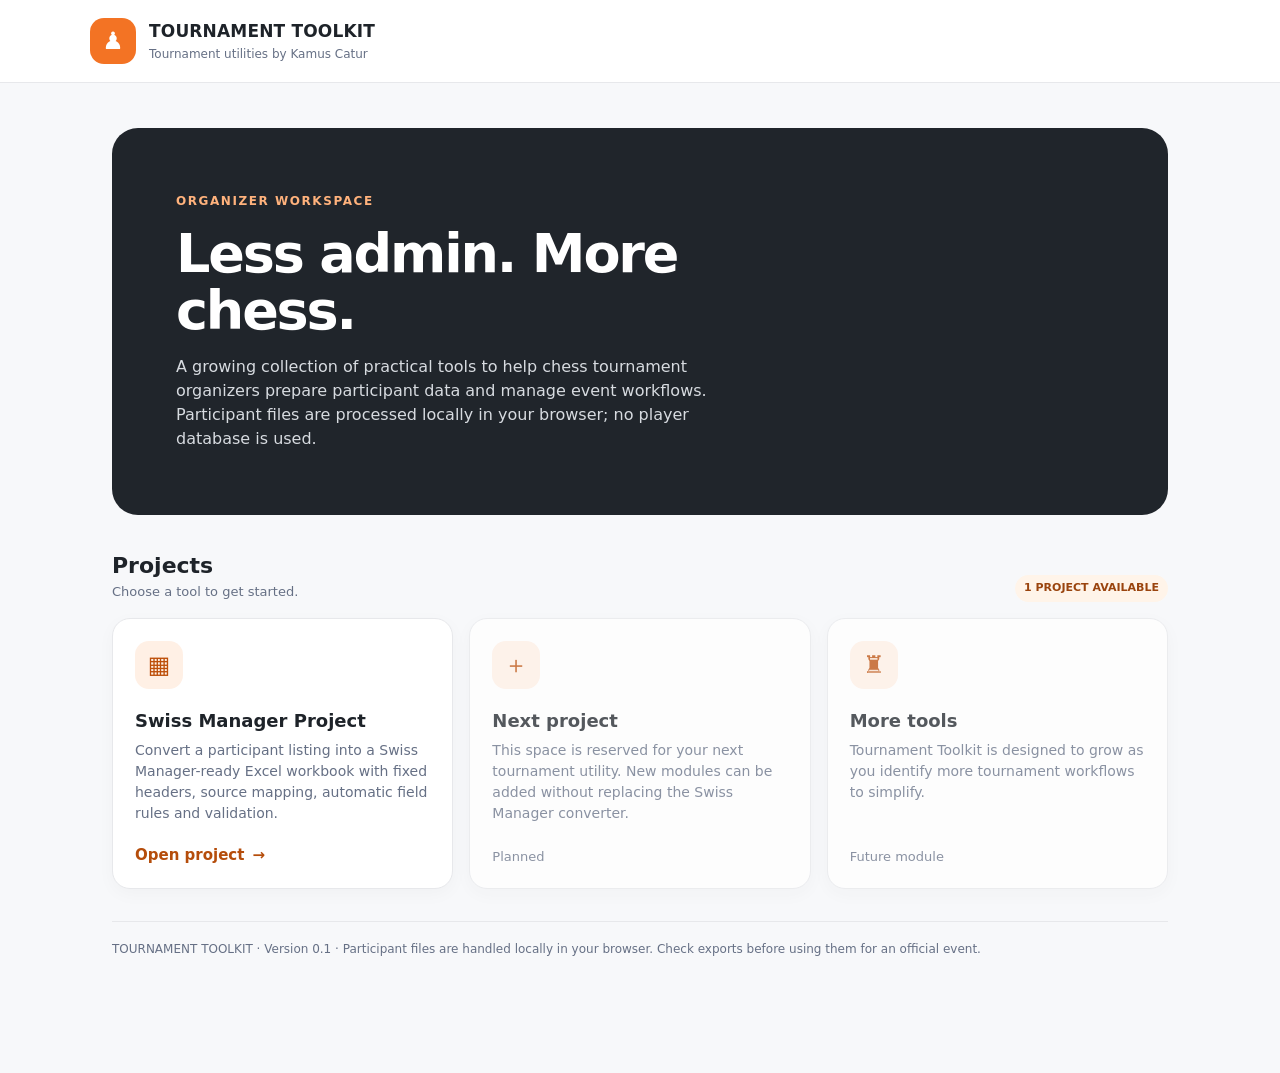
==== index.html @ 025941ca "Add Tournament Toolkit dashboard" ====
<!doctype html>
<html lang="en">
<head>
<meta charset="utf-8"><meta name="viewport" content="width=device-width,initial-scale=1">
<title>Tournament Toolkit</title>
<meta name="description" content="Practical browser-based tools for chess tournament organizers.">
<style>
:root{--orange:#f37324;--dark:#1e2329;--muted:#667085;--line:#e7e8eb;--bg:#f7f8fa}
*{box-sizing:border-box}body{margin:0;background:var(--bg);color:var(--dark);font:15px/1.5 Inter,system-ui,-apple-system,BlinkMacSystemFont,"Segoe UI",sans-serif}
header{background:#fff;border-bottom:1px solid var(--line);padding:18px max(22px,calc((100% - 1100px)/2));display:flex;align-items:center;gap:13px}
.mark{width:46px;height:46px;border-radius:14px;background:var(--orange);color:#fff;display:grid;place-items:center;font-size:24px;font-weight:800}
.brand{font-weight:850;font-size:17px;letter-spacing:.01em}.sub{color:var(--muted);font-size:12px}
main{max-width:1100px;margin:45px auto;padding:0 22px 70px}
.hero{background:#20252b;border-radius:26px;padding:clamp(28px,6vw,64px);color:#fff;position:relative;overflow:hidden}
.eyebrow{color:#ffb27c;font-weight:800;font-size:12px;text-transform:uppercase;letter-spacing:.13em}
h1{font-size:clamp(34px,5vw,54px);line-height:1.05;letter-spacing:-.04em;max-width:680px;margin:16px 0}
.hero p{color:#d7dbe0;max-width:590px;font-size:16px;margin:0}
.sectionhead{margin:34px 0 16px;display:flex;align-items:end;justify-content:space-between;gap:16px}
h2{font-size:22px;margin:0}.muted{color:var(--muted);font-size:13px}
.cards{display:grid;grid-template-columns:repeat(3,minmax(0,1fr));gap:16px}
.card{background:#fff;border:1px solid var(--line);border-radius:18px;padding:22px;display:flex;flex-direction:column;min-height:245px;box-shadow:0 5px 18px #10182808}
.cardicon{width:48px;height:48px;border-radius:14px;background:#fff0e5;color:#bd4f0a;display:grid;place-items:center;font-size:24px}
.card h3{font-size:18px;margin:18px 0 6px}.card p{color:var(--muted);font-size:14px;margin:0 0 20px;flex:1}
.link{display:inline-flex;align-items:center;gap:8px;color:#b54d0b;font-weight:800;text-decoration:none}.link:hover{text-decoration:underline}
.coming{opacity:.75}.tag{display:inline-block;background:#fff4e9;color:#9a440e;font-size:11px;font-weight:800;padding:5px 9px;border-radius:30px;margin-top:5px}
footer{margin-top:32px;border-top:1px solid var(--line);padding-top:18px;color:var(--muted);font-size:12px}
@media(max-width:760px){main{margin-top:22px}.cards{grid-template-columns:1fr}.card{min-height:210px}.sectionhead{display:block}.hero{border-radius:20px}header{padding:14px 18px}}
</style></head>
<body>
<header><div class="mark">♟</div><div><div class="brand">TOURNAMENT TOOLKIT</div><div class="sub">Tournament utilities by Kamus Catur</div></div></header>
<main>
<section class="hero"><div class="eyebrow">Organizer workspace</div><h1>Less admin. More chess.</h1><p>A growing collection of practical tools to help chess tournament organizers prepare participant data and manage event workflows. Participant files are processed locally in your browser; no player database is used.</p></section>
<div class="sectionhead"><div><h2>Projects</h2><div class="muted">Choose a tool to get started.</div></div><div class="tag">1 PROJECT AVAILABLE</div></div>
<section class="cards">
<article class="card"><div class="cardicon">▦</div><h3>Swiss Manager Project</h3><p>Convert a participant listing into a Swiss Manager-ready Excel workbook with fixed headers, source mapping, automatic field rules and validation.</p><a class="link" href="./swiss-manager/">Open project <span aria-hidden="true">→</span></a></article>
<article class="card coming"><div class="cardicon">＋</div><h3>Next project</h3><p>This space is reserved for your next tournament utility. New modules can be added without replacing the Swiss Manager converter.</p><span class="muted">Planned</span></article>
<article class="card coming"><div class="cardicon">♜</div><h3>More tools</h3><p>Tournament Toolkit is designed to grow as you identify more tournament workflows to simplify.</p><span class="muted">Future module</span></article>
</section>
<footer>TOURNAMENT TOOLKIT · Version 0.1 · Participant files are handled locally in your browser. Check exports before using them for an official event.</footer>
</main></body></html>
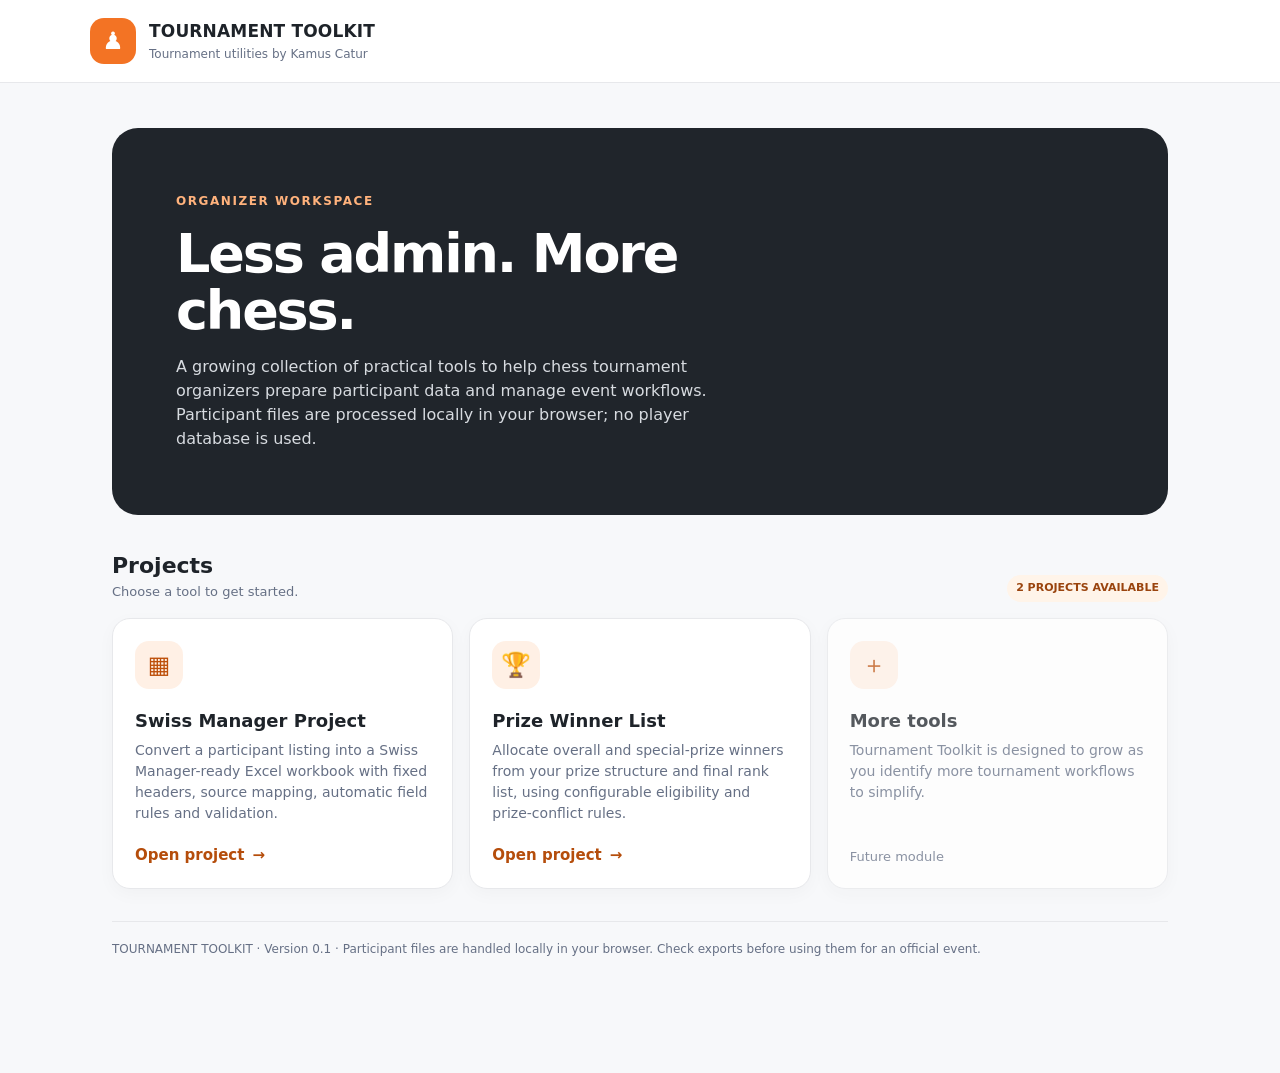
==== commit 43cb2e0c: "Add Prize Winner List to Toolkit dashboard" ====
--- a/index.html
+++ b/index.html
@@ -30,11 +30,11 @@
 <header><div class="mark">♟</div><div><div class="brand">TOURNAMENT TOOLKIT</div><div class="sub">Tournament utilities by Kamus Catur</div></div></header>
 <main>
 <section class="hero"><div class="eyebrow">Organizer workspace</div><h1>Less admin. More chess.</h1><p>A growing collection of practical tools to help chess tournament organizers prepare participant data and manage event workflows. Participant files are processed locally in your browser; no player database is used.</p></section>
-<div class="sectionhead"><div><h2>Projects</h2><div class="muted">Choose a tool to get started.</div></div><div class="tag">1 PROJECT AVAILABLE</div></div>
+<div class="sectionhead"><div><h2>Projects</h2><div class="muted">Choose a tool to get started.</div></div><div class="tag">2 PROJECTS AVAILABLE</div></div>
 <section class="cards">
 <article class="card"><div class="cardicon">▦</div><h3>Swiss Manager Project</h3><p>Convert a participant listing into a Swiss Manager-ready Excel workbook with fixed headers, source mapping, automatic field rules and validation.</p><a class="link" href="./swiss-manager/">Open project <span aria-hidden="true">→</span></a></article>
-<article class="card coming"><div class="cardicon">＋</div><h3>Next project</h3><p>This space is reserved for your next tournament utility. New modules can be added without replacing the Swiss Manager converter.</p><span class="muted">Planned</span></article>
-<article class="card coming"><div class="cardicon">♜</div><h3>More tools</h3><p>Tournament Toolkit is designed to grow as you identify more tournament workflows to simplify.</p><span class="muted">Future module</span></article>
+<article class="card"><div class="cardicon">🏆</div><h3>Prize Winner List</h3><p>Allocate overall and special-prize winners from your prize structure and final rank list, using configurable eligibility and prize-conflict rules.</p><a class="link" href="./prize-winner/">Open project <span aria-hidden="true">→</span></a></article>
+<article class="card coming"><div class="cardicon">＋</div><h3>More tools</h3><p>Tournament Toolkit is designed to grow as you identify more tournament workflows to simplify.</p><span class="muted">Future module</span></article>
 </section>
 <footer>TOURNAMENT TOOLKIT · Version 0.1 · Participant files are handled locally in your browser. Check exports before using them for an official event.</footer>
 </main></body></html>
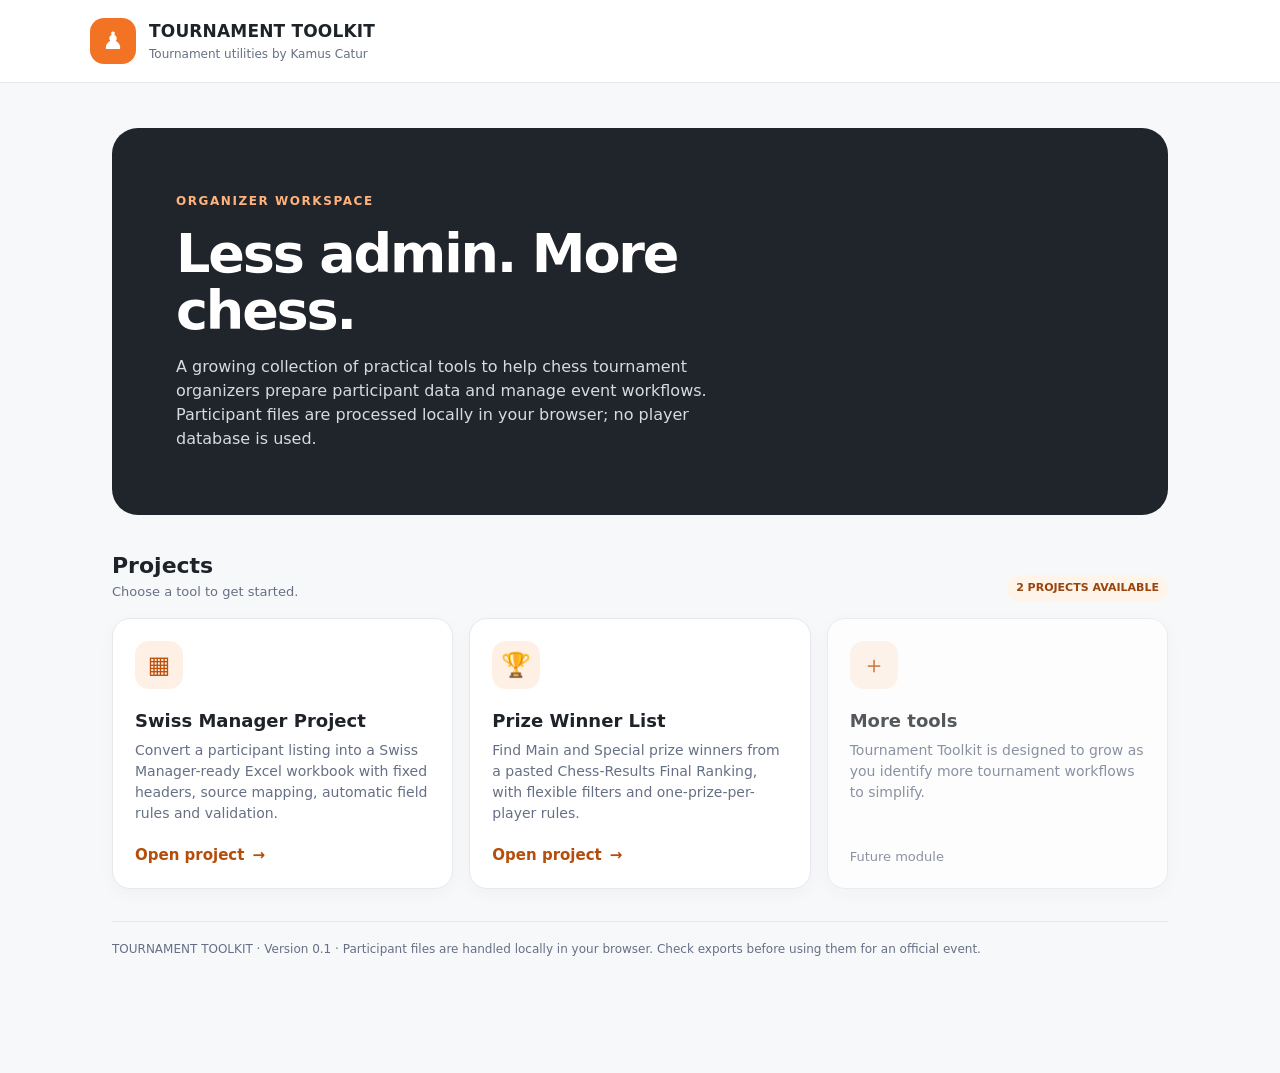
==== commit c2be2102: "Replace Prize Winner List with Prize Structure tool Co-Authored-By: Claude Sonnet 5.5 <noreply@anthr" ====
--- a/index.html
+++ b/index.html
@@ -33,7 +33,7 @@
 <div class="sectionhead"><div><h2>Projects</h2><div class="muted">Choose a tool to get started.</div></div><div class="tag">2 PROJECTS AVAILABLE</div></div>
 <section class="cards">
 <article class="card"><div class="cardicon">▦</div><h3>Swiss Manager Project</h3><p>Convert a participant listing into a Swiss Manager-ready Excel workbook with fixed headers, source mapping, automatic field rules and validation.</p><a class="link" href="./swiss-manager/">Open project <span aria-hidden="true">→</span></a></article>
-<article class="card"><div class="cardicon">🏆</div><h3>Prize Winner List</h3><p>Allocate overall and special-prize winners from your prize structure and final rank list, using configurable eligibility and prize-conflict rules.</p><a class="link" href="./prize-winner/">Open project <span aria-hidden="true">→</span></a></article>
+<article class="card"><div class="cardicon">🏆</div><h3>Prize Winner List</h3><p>Find Main and Special prize winners from a pasted Chess-Results Final Ranking, with flexible filters and one-prize-per-player rules.</p><a class="link" href="./prize-winner/">Open project <span aria-hidden="true">→</span></a></article>
 <article class="card coming"><div class="cardicon">＋</div><h3>More tools</h3><p>Tournament Toolkit is designed to grow as you identify more tournament workflows to simplify.</p><span class="muted">Future module</span></article>
 </section>
 <footer>TOURNAMENT TOOLKIT · Version 0.1 · Participant files are handled locally in your browser. Check exports before using them for an official event.</footer>
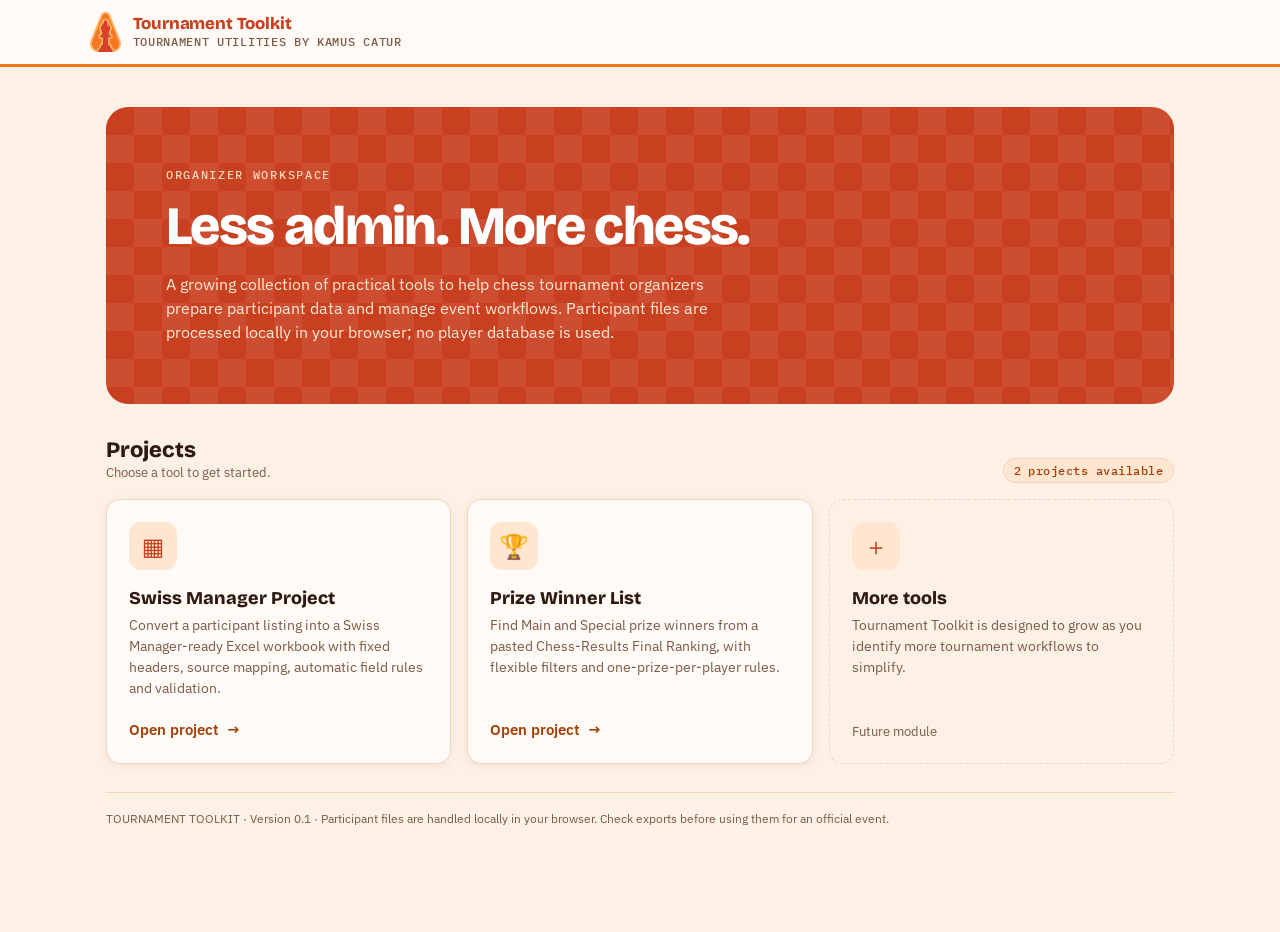
==== commit 431d9194: "Apply Kamus Catur theme across all pages Add shared theme.css (orange palette, fonts, light/dark tok" ====
--- a/index.html
+++ b/index.html
@@ -4,37 +4,34 @@
 <meta charset="utf-8"><meta name="viewport" content="width=device-width,initial-scale=1">
 <title>Tournament Toolkit</title>
 <meta name="description" content="Practical browser-based tools for chess tournament organizers.">
+<link rel="preconnect" href="https://fonts.googleapis.com"><link rel="preconnect" href="https://fonts.gstatic.com" crossorigin>
+<link rel="stylesheet" href="https://fonts.googleapis.com/css2?family=Bricolage+Grotesque:opsz,wght@12..96,600;12..96,800&family=IBM+Plex+Mono:wght@400;500&family=IBM+Plex+Sans:wght@400;500;600&display=swap">
+<link rel="stylesheet" href="./theme.css">
 <style>
-:root{--orange:#f37324;--dark:#1e2329;--muted:#667085;--line:#e7e8eb;--bg:#f7f8fa}
-*{box-sizing:border-box}body{margin:0;background:var(--bg);color:var(--dark);font:15px/1.5 Inter,system-ui,-apple-system,BlinkMacSystemFont,"Segoe UI",sans-serif}
-header{background:#fff;border-bottom:1px solid var(--line);padding:18px max(22px,calc((100% - 1100px)/2));display:flex;align-items:center;gap:13px}
-.mark{width:46px;height:46px;border-radius:14px;background:var(--orange);color:#fff;display:grid;place-items:center;font-size:24px;font-weight:800}
-.brand{font-weight:850;font-size:17px;letter-spacing:.01em}.sub{color:var(--muted);font-size:12px}
-main{max-width:1100px;margin:45px auto;padding:0 22px 70px}
-.hero{background:#20252b;border-radius:26px;padding:clamp(28px,6vw,64px);color:#fff;position:relative;overflow:hidden}
-.eyebrow{color:#ffb27c;font-weight:800;font-size:12px;text-transform:uppercase;letter-spacing:.13em}
-h1{font-size:clamp(34px,5vw,54px);line-height:1.05;letter-spacing:-.04em;max-width:680px;margin:16px 0}
-.hero p{color:#d7dbe0;max-width:590px;font-size:16px;margin:0}
+main{max-width:1100px;margin:40px auto;padding:0 16px 64px}
+.hero{background:var(--board-deep);background-image:conic-gradient(rgba(255,255,255,.07) 25%,transparent 0 50%,rgba(255,255,255,.07) 0 75%,transparent 0);background-size:56px 56px;border-radius:22px;padding:clamp(28px,6vw,60px);color:#fff}
+.eyebrow{font:500 .75rem var(--font-data);color:#ffd9b8;text-transform:uppercase;letter-spacing:.14em}
+h1{font-size:clamp(34px,5vw,54px);font-weight:800;letter-spacing:-.03em;max-width:680px;margin:14px 0}
+.hero p{color:#ffe9d6;max-width:590px;font-size:16px;margin:0}
 .sectionhead{margin:34px 0 16px;display:flex;align-items:end;justify-content:space-between;gap:16px}
-h2{font-size:22px;margin:0}.muted{color:var(--muted);font-size:13px}
+h2{font-size:22px;font-weight:800;margin:0}.muted{color:var(--muted);font-size:13px}
 .cards{display:grid;grid-template-columns:repeat(3,minmax(0,1fr));gap:16px}
-.card{background:#fff;border:1px solid var(--line);border-radius:18px;padding:22px;display:flex;flex-direction:column;min-height:245px;box-shadow:0 5px 18px #10182808}
-.cardicon{width:48px;height:48px;border-radius:14px;background:#fff0e5;color:#bd4f0a;display:grid;place-items:center;font-size:24px}
-.card h3{font-size:18px;margin:18px 0 6px}.card p{color:var(--muted);font-size:14px;margin:0 0 20px;flex:1}
-.link{display:inline-flex;align-items:center;gap:8px;color:#b54d0b;font-weight:800;text-decoration:none}.link:hover{text-decoration:underline}
-.coming{opacity:.75}.tag{display:inline-block;background:#fff4e9;color:#9a440e;font-size:11px;font-weight:800;padding:5px 9px;border-radius:30px;margin-top:5px}
-footer{margin-top:32px;border-top:1px solid var(--line);padding-top:18px;color:var(--muted);font-size:12px}
-@media(max-width:760px){main{margin-top:22px}.cards{grid-template-columns:1fr}.card{min-height:210px}.sectionhead{display:block}.hero{border-radius:20px}header{padding:14px 18px}}
+.card{background:var(--surface);border:1px solid var(--line);border-radius:14px;padding:22px;display:flex;flex-direction:column;min-height:240px;box-shadow:var(--shadow)}
+.cardicon{width:48px;height:48px;border-radius:12px;background:var(--soft);color:var(--board-deep);display:grid;place-items:center;font-size:24px}
+.card h3{font-size:18px;font-weight:800;margin:18px 0 6px}.card p{color:var(--muted);font-size:14px;margin:0 0 20px;flex:1}
+.link{display:inline-flex;align-items:center;gap:8px;color:var(--gold-text);font-weight:600;text-decoration:none}.link:hover{text-decoration:underline}
+.coming{border-style:dashed;background:transparent;box-shadow:none}
+@media(max-width:760px){main{margin-top:22px}.cards{grid-template-columns:1fr}.card{min-height:200px}.sectionhead{display:block}.hero{border-radius:16px}}
 </style></head>
 <body>
-<header><div class="mark">♟</div><div><div class="brand">TOURNAMENT TOOLKIT</div><div class="sub">Tournament utilities by Kamus Catur</div></div></header>
+<header class="site-header"><img class="logo" src="./assets/kamus-catur-logo.png" alt="Kamus Catur"><div><div class="brand">Tournament Toolkit</div><div class="sub">Tournament utilities by Kamus Catur</div></div></header>
 <main>
 <section class="hero"><div class="eyebrow">Organizer workspace</div><h1>Less admin. More chess.</h1><p>A growing collection of practical tools to help chess tournament organizers prepare participant data and manage event workflows. Participant files are processed locally in your browser; no player database is used.</p></section>
-<div class="sectionhead"><div><h2>Projects</h2><div class="muted">Choose a tool to get started.</div></div><div class="tag">2 PROJECTS AVAILABLE</div></div>
+<div class="sectionhead"><div><h2>Projects</h2><div class="muted">Choose a tool to get started.</div></div><span class="tag">2 projects available</span></div>
 <section class="cards">
 <article class="card"><div class="cardicon">▦</div><h3>Swiss Manager Project</h3><p>Convert a participant listing into a Swiss Manager-ready Excel workbook with fixed headers, source mapping, automatic field rules and validation.</p><a class="link" href="./swiss-manager/">Open project <span aria-hidden="true">→</span></a></article>
 <article class="card"><div class="cardicon">🏆</div><h3>Prize Winner List</h3><p>Find Main and Special prize winners from a pasted Chess-Results Final Ranking, with flexible filters and one-prize-per-player rules.</p><a class="link" href="./prize-winner/">Open project <span aria-hidden="true">→</span></a></article>
 <article class="card coming"><div class="cardicon">＋</div><h3>More tools</h3><p>Tournament Toolkit is designed to grow as you identify more tournament workflows to simplify.</p><span class="muted">Future module</span></article>
 </section>
-<footer>TOURNAMENT TOOLKIT · Version 0.1 · Participant files are handled locally in your browser. Check exports before using them for an official event.</footer>
+<footer class="site-footer">TOURNAMENT TOOLKIT · Version 0.1 · Participant files are handled locally in your browser. Check exports before using them for an official event.</footer>
 </main></body></html>
--- a/theme.css
+++ b/theme.css
@@ -0,0 +1,82 @@
+/* Tournament Toolkit shared theme — Kamus Catur orange palette.
+   Fonts are loaded with <link> in each page:
+   Bricolage Grotesque (display), IBM Plex Sans (body), IBM Plex Mono (data). */
+:root {
+  --bg: #fdf1e6;
+  --surface: #fffaf5;
+  --surface-2: #fff3e8;
+  --fg: #2e1a10;
+  --muted: #7a5a48;
+  --line: #f0d5bf;
+  --board: #f7781f;
+  --board-deep: #c8401f;
+  --on-board: #ffffff;
+  --gold: #e8650f;
+  --gold-text: #a53e05;
+  --soft: #ffe6d1;
+  --ok: #2f6b3a;
+  --ok-soft: #e3f1e2;
+  --warn: #7a4a00;
+  --warn-soft: #fbecc9;
+  --danger: #b3321f;
+  --danger-soft: #fbe3de;
+  --focus: #1d6b8f;
+  --shadow: 0 2px 10px rgba(120, 45, 10, 0.08);
+  --font-display: "Bricolage Grotesque", "Trebuchet MS", system-ui, sans-serif;
+  --font-body: "IBM Plex Sans", system-ui, -apple-system, "Segoe UI", sans-serif;
+  --font-data: "IBM Plex Mono", ui-monospace, "SFMono-Regular", Menlo, Consolas, monospace;
+  color-scheme: light;
+}
+@media (prefers-color-scheme: dark) {
+  :root:not([data-theme="light"]) {
+    --bg: #1a0f09;
+    --surface: #27160d;
+    --surface-2: #301b10;
+    --fg: #f8e9dc;
+    --muted: #c9ab95;
+    --line: #47291a;
+    --board: #ff8a3d;
+    --board-deep: #d9501f;
+    --gold: #ff9a3c;
+    --gold-text: #ffb76b;
+    --soft: #3a2216;
+    --ok: #8fd19a;
+    --ok-soft: #1d3322;
+    --warn: #f0c978;
+    --warn-soft: #3a2a0e;
+    --danger: #ff8a76;
+    --danger-soft: #402019;
+    --focus: #6cc0e6;
+    --shadow: 0 2px 10px rgba(0, 0, 0, 0.35);
+    color-scheme: dark;
+  }
+}
+
+* { box-sizing: border-box; }
+body {
+  margin: 0;
+  background: var(--bg);
+  color: var(--fg);
+  font: 15px/1.5 var(--font-body);
+}
+h1, h2, h3 { font-family: var(--font-display); text-wrap: balance; line-height: 1.15; }
+:focus-visible { outline: 3px solid var(--focus); outline-offset: 2px; }
+[hidden] { display: none !important; }
+
+/* Site header (shared by every page) */
+.site-header {
+  display: flex; align-items: center; gap: 12px;
+  padding: 12px max(16px, calc((100% - 1100px) / 2));
+  background: var(--surface); border-bottom: 3px solid var(--board);
+  position: sticky; top: 0; z-index: 10;
+}
+.site-header .logo { height: 40px; width: auto; display: block; flex: none; }
+.site-header .brand { font: 800 1.05rem/1.1 var(--font-display); color: var(--board-deep); letter-spacing: -0.01em; }
+.site-header .sub { font: 500 0.72rem var(--font-data); letter-spacing: 0.06em; text-transform: uppercase; color: var(--muted); }
+.site-header .back { margin-left: auto; color: var(--gold-text); font-weight: 600; text-decoration: none; white-space: nowrap; }
+.site-header .back:hover { text-decoration: underline; }
+
+.site-footer { color: var(--muted); font-size: 0.78rem; border-top: 1px solid var(--line); padding-top: 16px; margin-top: 28px; }
+
+/* Shared controls */
+.tag { display: inline-block; font: 500 0.74rem var(--font-data); letter-spacing: 0.04em; background: var(--soft); color: var(--gold-text); border: 1px solid var(--line); padding: 4px 10px; border-radius: 999px; text-decoration: none; }
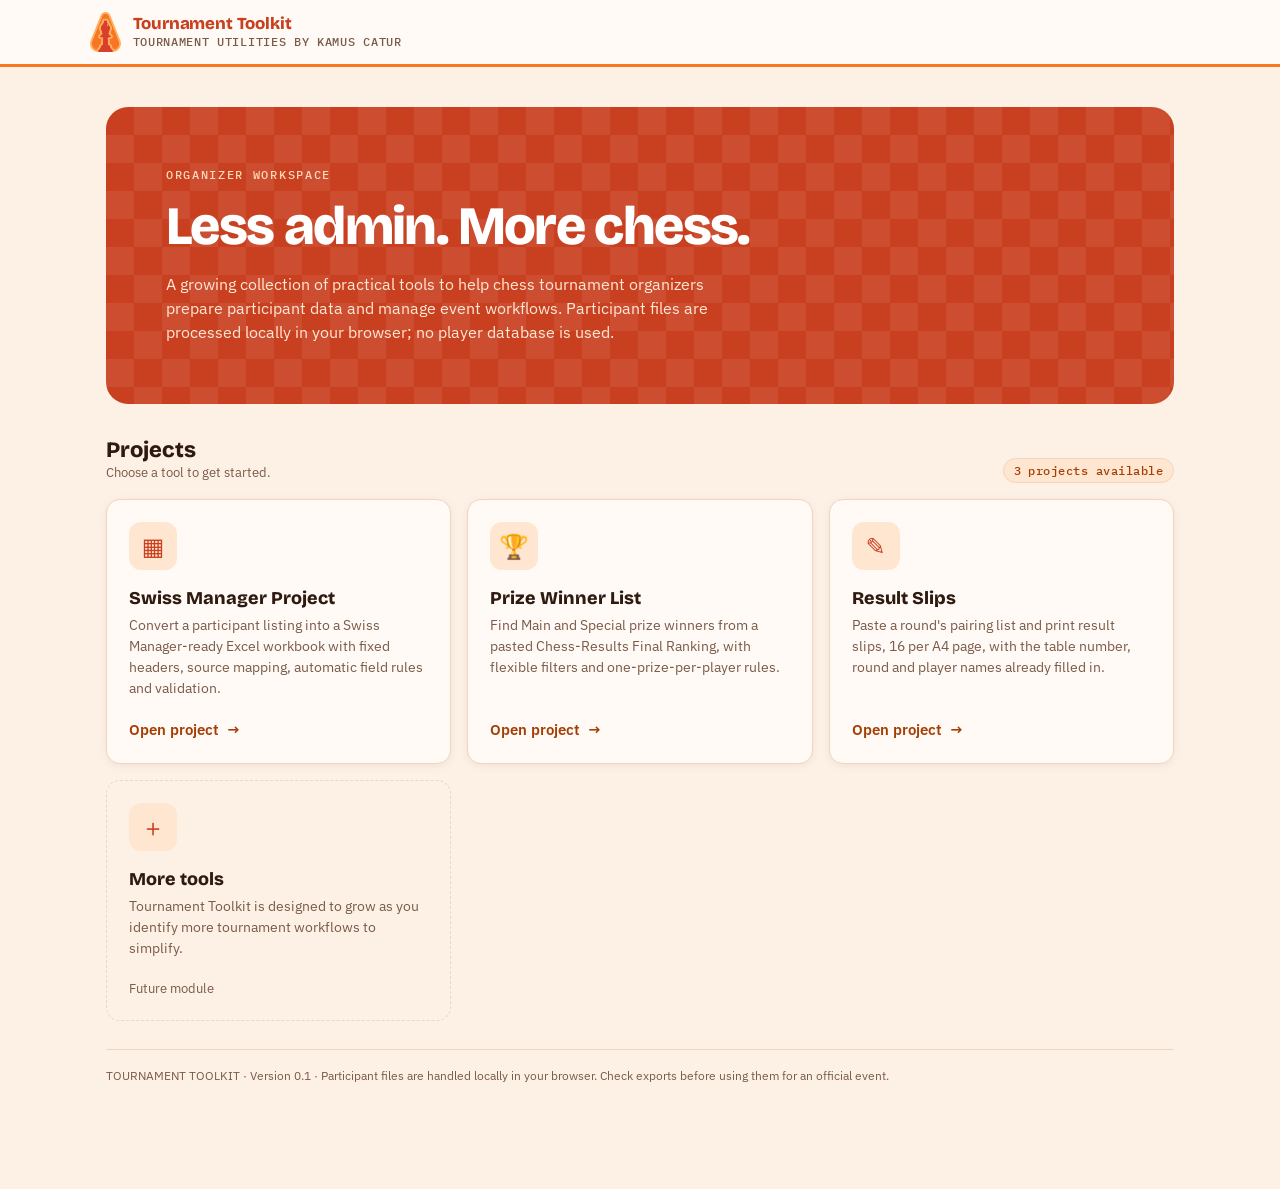
==== commit 931cf5de: "Add Result Slips tool: paste pairings, print 16 slips per A4 Event details plus a pasted (or uploade" ====
--- a/index.html
+++ b/index.html
@@ -27,10 +27,11 @@
 <header class="site-header"><img class="logo" src="./assets/kamus-catur-logo.png" alt="Kamus Catur"><div><div class="brand">Tournament Toolkit</div><div class="sub">Tournament utilities by Kamus Catur</div></div></header>
 <main>
 <section class="hero"><div class="eyebrow">Organizer workspace</div><h1>Less admin. More chess.</h1><p>A growing collection of practical tools to help chess tournament organizers prepare participant data and manage event workflows. Participant files are processed locally in your browser; no player database is used.</p></section>
-<div class="sectionhead"><div><h2>Projects</h2><div class="muted">Choose a tool to get started.</div></div><span class="tag">2 projects available</span></div>
+<div class="sectionhead"><div><h2>Projects</h2><div class="muted">Choose a tool to get started.</div></div><span class="tag">3 projects available</span></div>
 <section class="cards">
 <article class="card"><div class="cardicon">▦</div><h3>Swiss Manager Project</h3><p>Convert a participant listing into a Swiss Manager-ready Excel workbook with fixed headers, source mapping, automatic field rules and validation.</p><a class="link" href="./swiss-manager/">Open project <span aria-hidden="true">→</span></a></article>
 <article class="card"><div class="cardicon">🏆</div><h3>Prize Winner List</h3><p>Find Main and Special prize winners from a pasted Chess-Results Final Ranking, with flexible filters and one-prize-per-player rules.</p><a class="link" href="./prize-winner/">Open project <span aria-hidden="true">→</span></a></article>
+<article class="card"><div class="cardicon">✎</div><h3>Result Slips</h3><p>Paste a round's pairing list and print result slips, 16 per A4 page, with the table number, round and player names already filled in.</p><a class="link" href="./result-slips/">Open project <span aria-hidden="true">→</span></a></article>
 <article class="card coming"><div class="cardicon">＋</div><h3>More tools</h3><p>Tournament Toolkit is designed to grow as you identify more tournament workflows to simplify.</p><span class="muted">Future module</span></article>
 </section>
 <footer class="site-footer">TOURNAMENT TOOLKIT · Version 0.1 · Participant files are handled locally in your browser. Check exports before using them for an official event.</footer>
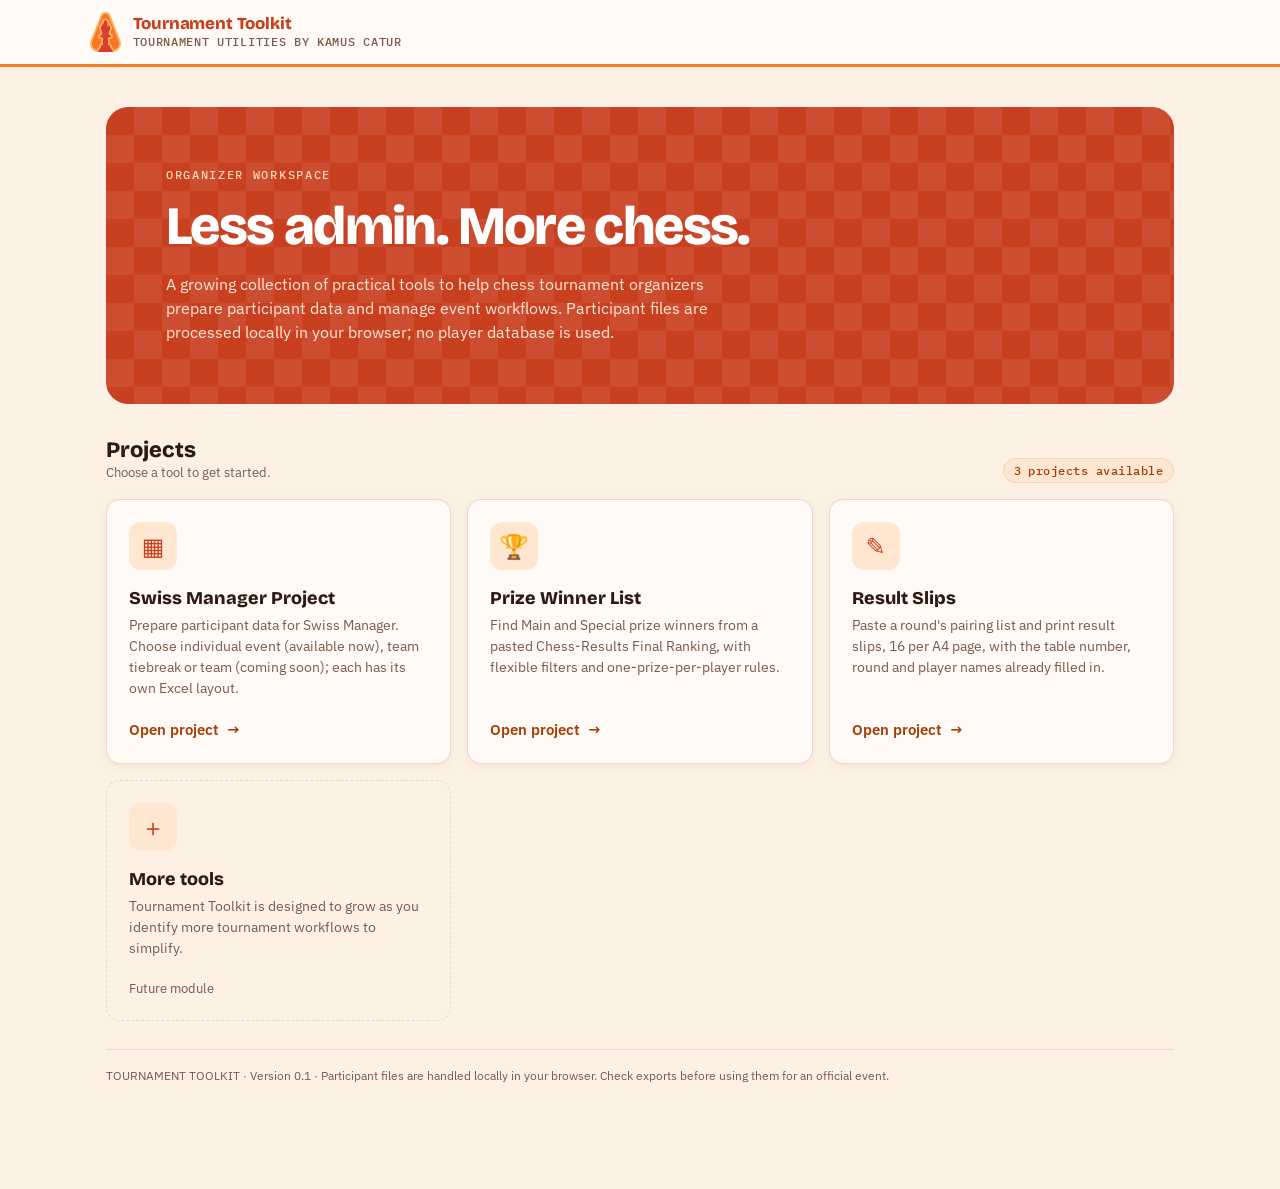
==== commit fd72893c: "Swiss Manager: add a tournament-type chooser (individual, team tiebreak, team) The Swiss Manager pag" ====
--- a/index.html
+++ b/index.html
@@ -29,7 +29,7 @@
 <section class="hero"><div class="eyebrow">Organizer workspace</div><h1>Less admin. More chess.</h1><p>A growing collection of practical tools to help chess tournament organizers prepare participant data and manage event workflows. Participant files are processed locally in your browser; no player database is used.</p></section>
 <div class="sectionhead"><div><h2>Projects</h2><div class="muted">Choose a tool to get started.</div></div><span class="tag">3 projects available</span></div>
 <section class="cards">
-<article class="card"><div class="cardicon">▦</div><h3>Swiss Manager Project</h3><p>Convert a participant listing into a Swiss Manager-ready Excel workbook with fixed headers, source mapping, automatic field rules and validation.</p><a class="link" href="./swiss-manager/">Open project <span aria-hidden="true">→</span></a></article>
+<article class="card"><div class="cardicon">▦</div><h3>Swiss Manager Project</h3><p>Prepare participant data for Swiss Manager. Choose individual event (available now), team tiebreak or team (coming soon); each has its own Excel layout.</p><a class="link" href="./swiss-manager/">Open project <span aria-hidden="true">→</span></a></article>
 <article class="card"><div class="cardicon">🏆</div><h3>Prize Winner List</h3><p>Find Main and Special prize winners from a pasted Chess-Results Final Ranking, with flexible filters and one-prize-per-player rules.</p><a class="link" href="./prize-winner/">Open project <span aria-hidden="true">→</span></a></article>
 <article class="card"><div class="cardicon">✎</div><h3>Result Slips</h3><p>Paste a round's pairing list and print result slips, 16 per A4 page, with the table number, round and player names already filled in.</p><a class="link" href="./result-slips/">Open project <span aria-hidden="true">→</span></a></article>
 <article class="card coming"><div class="cardicon">＋</div><h3>More tools</h3><p>Tournament Toolkit is designed to grow as you identify more tournament workflows to simplify.</p><span class="muted">Future module</span></article>
